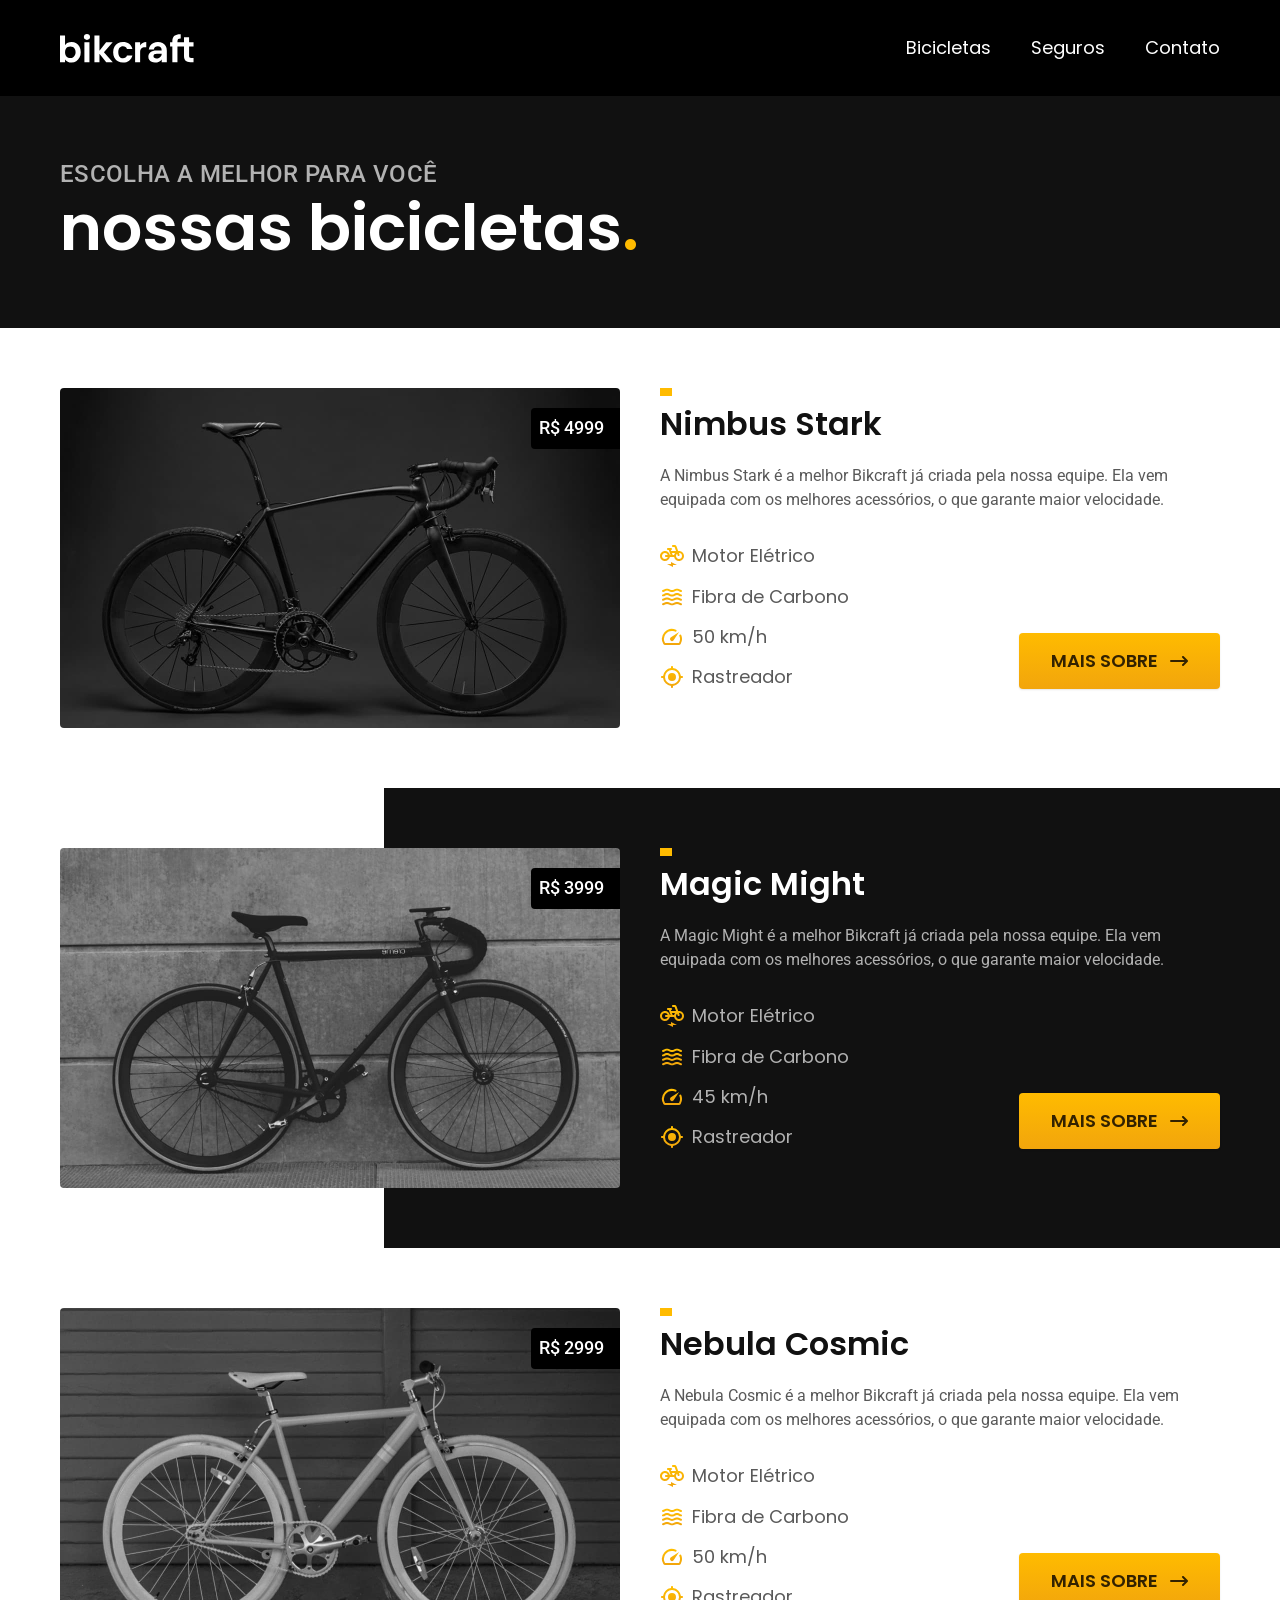
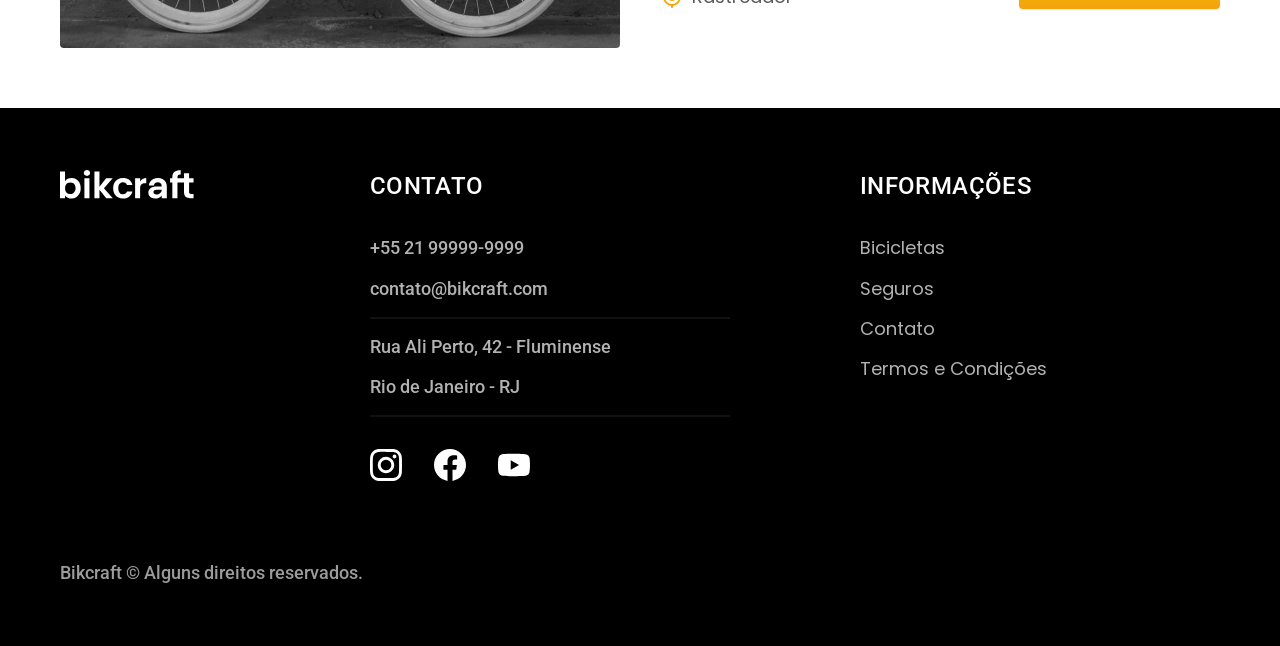
==== bicicletas.html @ b00afc87 "another commit" ====
<!DOCTYPE html>
<html lang="pt-BR">
  <head>
    <meta charset="UTF-8">
    <meta name="viewport" content="width=device-width, initial-scale=1.0">
    <title>Bicicletas | Bikcraft</title>
    <meta name="description" content="Termos e condições.">

    <link rel="stylesheet" href="./css/style.css">

    <link rel="preconnect" href="https://fonts.googleapis.com">
    <link rel="preconnect" href="https://fonts.gstatic.com" crossorigin>
    <link href="https://fonts.googleapis.com/css2?family=Merriweather:ital,opsz,wght@0,18..144,300..900;1,18..144,300..900&family=Poppins:ital,wght@0,100;0,200;0,300;0,400;0,500;0,600;0,700;0,800;0,900;1,100;1,200;1,300;1,400;1,500;1,600;1,700;1,800;1,900&family=Roboto:ital,wght@0,100..900;1,100..900&display=swap" rel="stylesheet">
  </head>

  <body id="bicicletas">
    <header class="header-bg">
      <div class="header container">
        <a href="./"><img src="./img/bikcraft.svg" alt="Bikcraft"></a>
        
        <nav aria-label="primária">
          <ul class="header-menu font-1-m cor-0">
            <li><a href="./bicicletas.html">Bicicletas</a></li>
            <li><a href="./seguros.html">Seguros</a></li>
            <li><a href="./contato.html">Contato</a></li>
          </ul>
        </nav>
      </div>
    </header>

    <main>
      <div class="titulo-bg">
        <div class="titulo container">
          <p class="font-2-l-b cor-5">Escolha a melhor para você</p>
          <h1 class="font-1-xxl cor-0">nossas bicicletas<span class="cor-p1">.</span></h1>
        </div>
      </div>

      <div class="bicicletas container">
        <div class="bicicletas-imagem">
          <img src="./img/bicicletas/nimbus.jpg" alt="Bicicleta preta">
          <span class="font-2-m cor-0">R$ 4999</span>
        </div>

        <div class="bicicletas-conteudo">
          <h2 class="font-1-xl">Nimbus Stark</h2>
          <p class="font-2-s cor-8">A Nimbus Stark é a melhor Bikcraft já criada pela nossa equipe. Ela vem equipada com os melhores acessórios, o que garante maior velocidade.</p>
          <ul class="font-1-m cor-8">
            <li>
              <img src="./img/icones/eletrica.svg" alt="">
              <span>Motor Elétrico</span>
            </li>
            <li>
              <img src="./img/icones/carbono.svg" alt="">
              <span>Fibra de Carbono</span>
            </li>
            <li>
              <img src="./img/icones/velocidade.svg" alt="">
              <span>50 km/h</span>
            </li>
            <li>
              <img src="./img/icones/rastreador.svg" alt="">
              <span>Rastreador</span>
            </li>
          </ul>
          <a class="botao seta" href="./bicicletas/nimbus.html">Mais Sobre</a>
        </div>
      </div>

      <div class="bicicletas-bg">
        <div class="bicicletas container">
          <div class="bicicletas-imagem">
            <img src="./img/bicicletas/magic.jpg" alt="Bicicleta preta">
            <span class="font-2-m cor-0">R$ 3999</span>
          </div>

          <div class="bicicletas-conteudo">
            <h2 class="font-1-xl cor-0">Magic Might</h2>
            <p class="font-2-s cor-5">A Magic Might é a melhor Bikcraft já criada pela nossa equipe. Ela vem equipada com os melhores acessórios, o que garante maior velocidade.</p>
            <ul class="font-1-m cor-5">
              <li>
                <img src="./img/icones/eletrica.svg" alt="">
                <span>Motor Elétrico</span>
              </li>
              <li>
                <img src="./img/icones/carbono.svg" alt="">
                <span>Fibra de Carbono</span>
              </li>
              <li>
                <img src="./img/icones/velocidade.svg" alt="">
                <span>45 km/h</span>
              </li>
              <li>
                <img src="./img/icones/rastreador.svg" alt="">
                <span>Rastreador</span>
              </li>
            </ul>
            <a class="botao seta" href="./bicicletas/magic.html">Mais Sobre</a>
          </div>
        </div>
      </div>

      <div class="bicicletas container">
        <div class="bicicletas-imagem">
          <img src="./img/bicicletas/nebula.jpg" alt="Bicicleta preta">
          <span class="font-2-m cor-0">R$ 2999</span>
        </div>

        <div class="bicicletas-conteudo">
          <h2 class="font-1-xl">Nebula Cosmic</h2>
          <p class="font-2-s cor-8">A Nebula Cosmic é a melhor Bikcraft já criada pela nossa equipe. Ela vem equipada com os melhores acessórios, o que garante maior velocidade.</p>
          <ul class="font-1-m cor-8">
            <li>
              <img src="./img/icones/eletrica.svg" alt="">
              <span>Motor Elétrico</span>
            </li>
            <li>
              <img src="./img/icones/carbono.svg" alt="">
              <span>Fibra de Carbono</span>
            </li>
            <li>
              <img src="./img/icones/velocidade.svg" alt="">
              <span>50 km/h</span>
            </li>
            <li>
              <img src="./img/icones/rastreador.svg" alt="">
              <span>Rastreador</span>
            </li>
          </ul>
          <a class="botao seta" href="./bicicletas/nebula.html">Mais Sobre</a>
        </div>
      </div>
    </main>

    <footer class="footer-bg">
      <div class="footer container">
        <img src="./img/bikcraft.svg" alt="Bikcraft">

        <div class="footer-contato">
          <h3 class="font-2-l-b cor-0">Contato</h3>
          <ul class="font-2-m cor-5">
            <li><a href="tel:+5521999999999">+55 21 99999-9999</a></li>
            <li><a href="mailto:contato@bikcraft.com">contato@bikcraft.com</a></li>
            <li>Rua Ali Perto, 42 - Fluminense</li>
            <li>Rio de Janeiro - RJ</li>
          </ul>

          <div class="footer-redes">
            <a href="./"><img src="./img/redes/instagram.svg" alt="Instagram"></a>
            <a href="./"><img src="./img/redes/facebook.svg" alt="Facebook"></a>
            <a href="./"><img src="./img/redes/youtube.svg" alt="Youtube"></a>
          </div>
        </div>

        <div class="footer-informacoes">
          <h3 class="font-2-l-b cor-0">Informações</h3>
          <nav>
            <ul class="font-1-m cor-5">
              <li><a href="./bicicletas.html">Bicicletas</a></li>
              <li><a href="./seguros.html">Seguros</a></li>
              <li><a href="./contato.html">Contato</a></li>
              <li><a href="./termos.html">Termos e Condições</a></li>
            </ul>
          </nav>
        </div>

        <p class="footer-copy font-2-m cor-6">Bikcraft © Alguns direitos reservados.</p>
      </div>
    </footer>
  </body>
</html>
---- css/style.css ----
@import "./global/global.css";

@import "./utilidades/cores.css";
@import "./utilidades/tipografia.css";
@import "./utilidades/componentes.css";

@import "./global/header.css";
@import "./home/introducao.css";
@import "./bicicletas/bicicletas-lista.css";
@import "./home/tecnologia.css";
@import "./home/parceiros.css";
@import "./home/depoimento.css";
@import "./seguros/seguros.css";
@import "./termos/termos.css";
@import "./bicicletas/bicicletas.css";
@import "./global/footer.css";
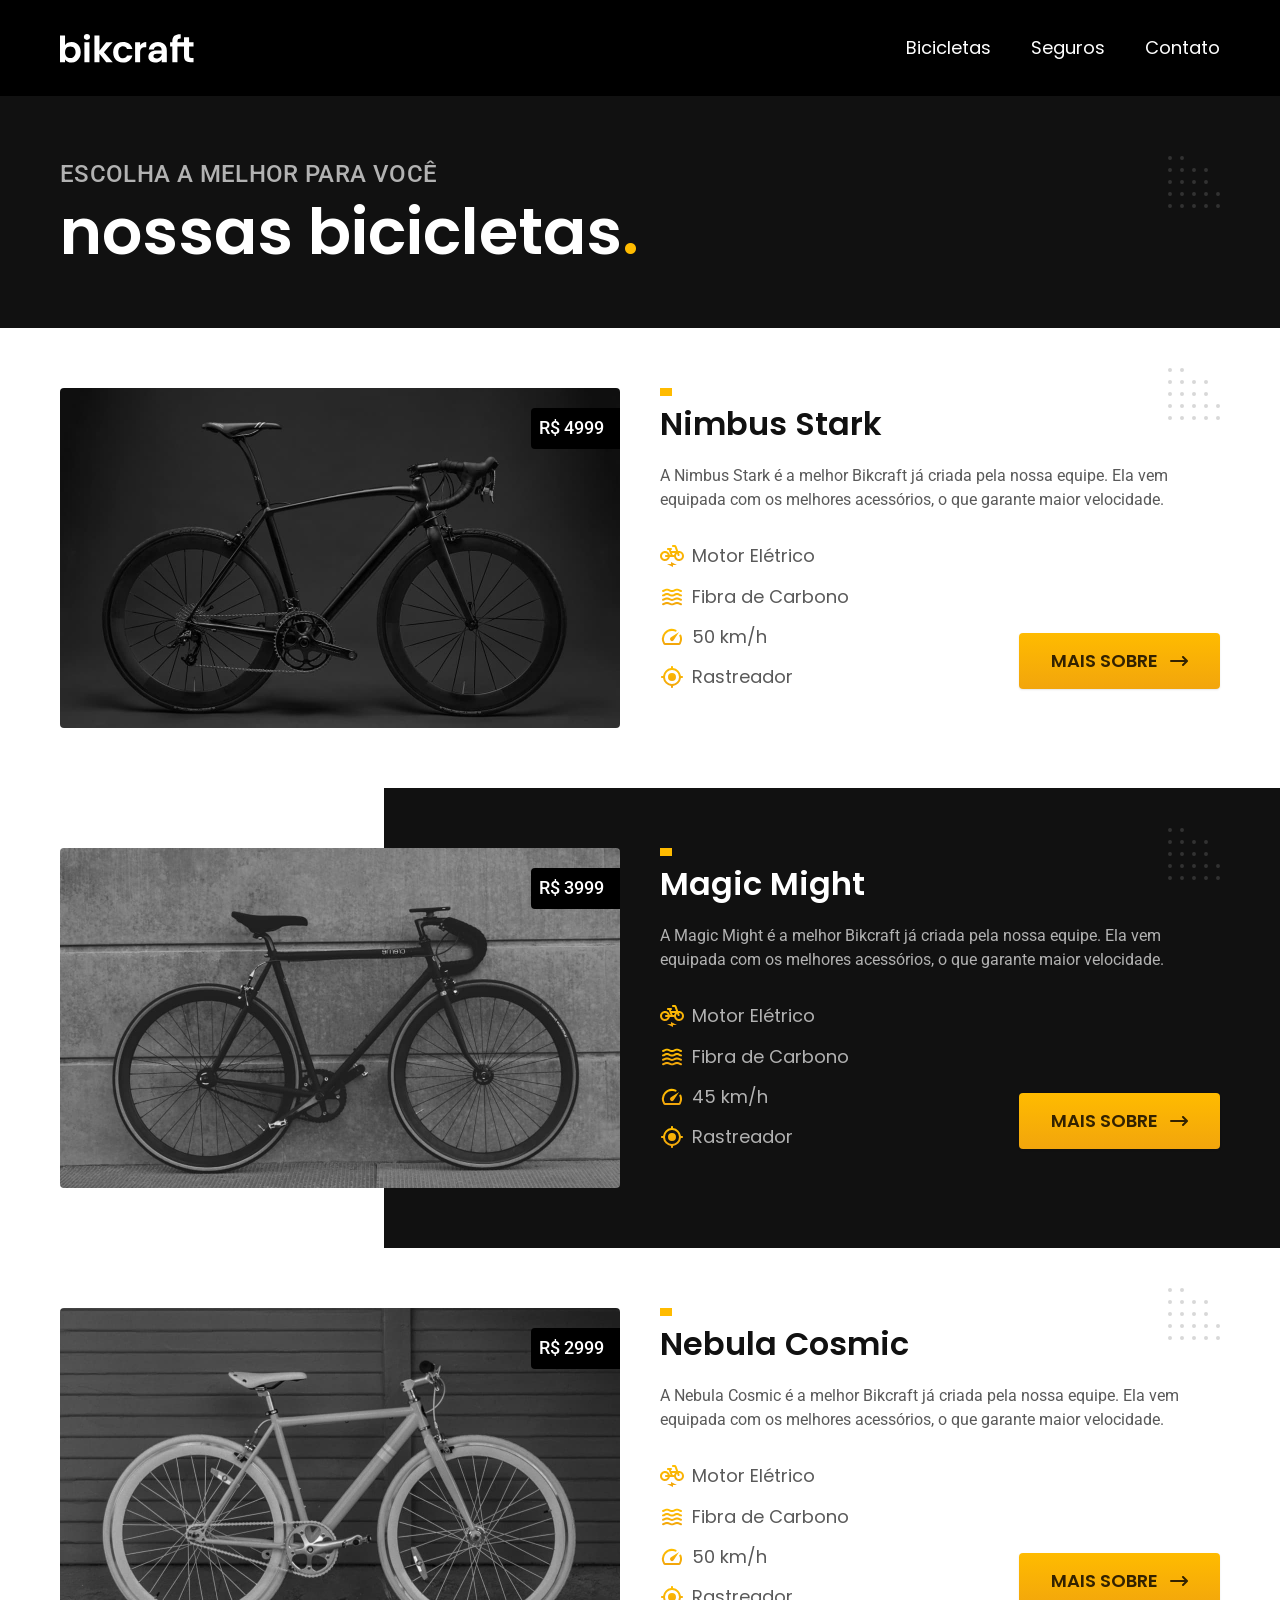
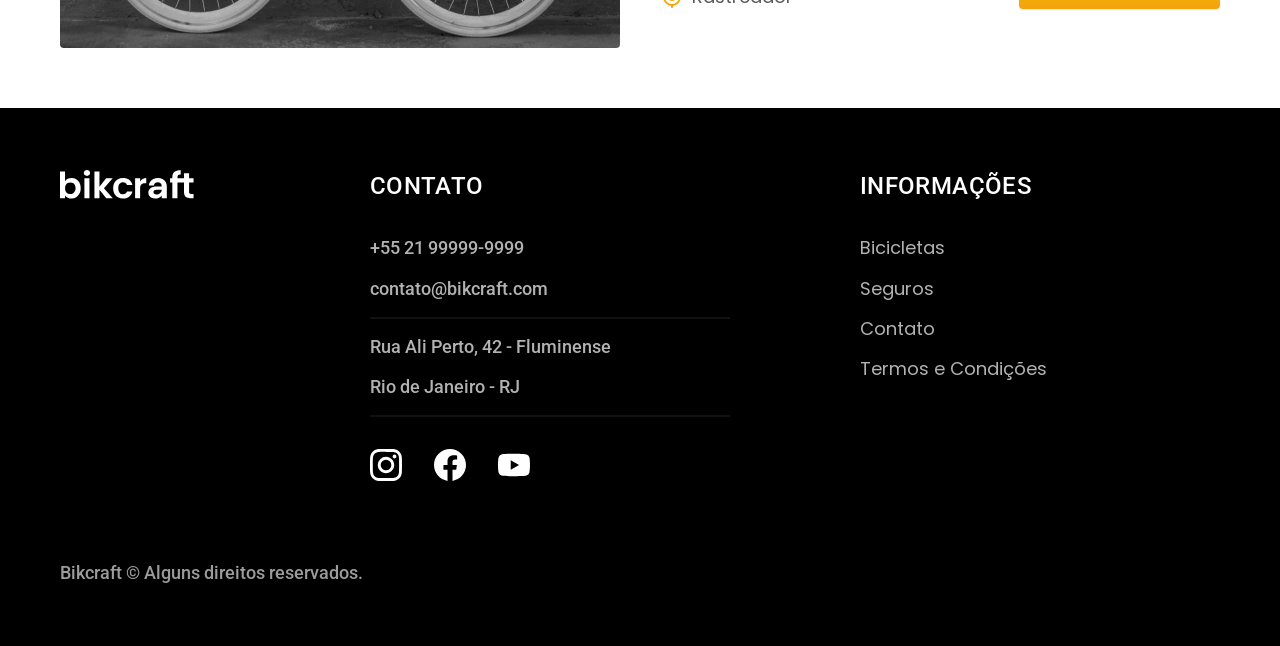
==== commit 46b2b1a6: "another commit" ====
--- a/bicicletas.html
+++ b/bicicletas.html
@@ -6,6 +6,7 @@
     <title>Bicicletas | Bikcraft</title>
     <meta name="description" content="Termos e condições.">
 
+    <link rel="preload" href="./css/style.css" as="style">
     <link rel="stylesheet" href="./css/style.css">
 
     <link rel="preconnect" href="https://fonts.googleapis.com">
--- a/css/style.css
+++ b/css/style.css
@@ -4,6 +4,7 @@
 @import "./utilidades/cores.css";
 @import "./utilidades/tipografia.css";
 @import "./utilidades/componentes.css";
+@import "./utilidades/formulario.css";
 
 @import "./global/header.css";
 @import "./home/introducao.css";
@@ -14,4 +15,11 @@
 @import "./seguros/seguros.css";
 @import "./termos/termos.css";
 @import "./bicicletas/bicicletas.css";
+@import "./bicicleta/bicicleta.css";
+@import "./bicicleta/seguro.css";
+@import "./seguros/vantagens.css";
+@import "./seguros/perguntas.css";
+@import "./contato/contato.css";
+@import "./contato/lojas.css";
+@import "./orcamento/orcamento.css";
 @import "./global/footer.css";
--- a/css/style.css
+++ b/css/style.css
@@ -4,6 +4,7 @@
 @import "./utilidades/cores.css";
 @import "./utilidades/tipografia.css";
 @import "./utilidades/componentes.css";
+@import "./utilidades/formulario.css";
 
 @import "./global/header.css";
 @import "./home/introducao.css";
@@ -14,4 +15,11 @@
 @import "./seguros/seguros.css";
 @import "./termos/termos.css";
 @import "./bicicletas/bicicletas.css";
+@import "./bicicleta/bicicleta.css";
+@import "./bicicleta/seguro.css";
+@import "./seguros/vantagens.css";
+@import "./seguros/perguntas.css";
+@import "./contato/contato.css";
+@import "./contato/lojas.css";
+@import "./orcamento/orcamento.css";
 @import "./global/footer.css";
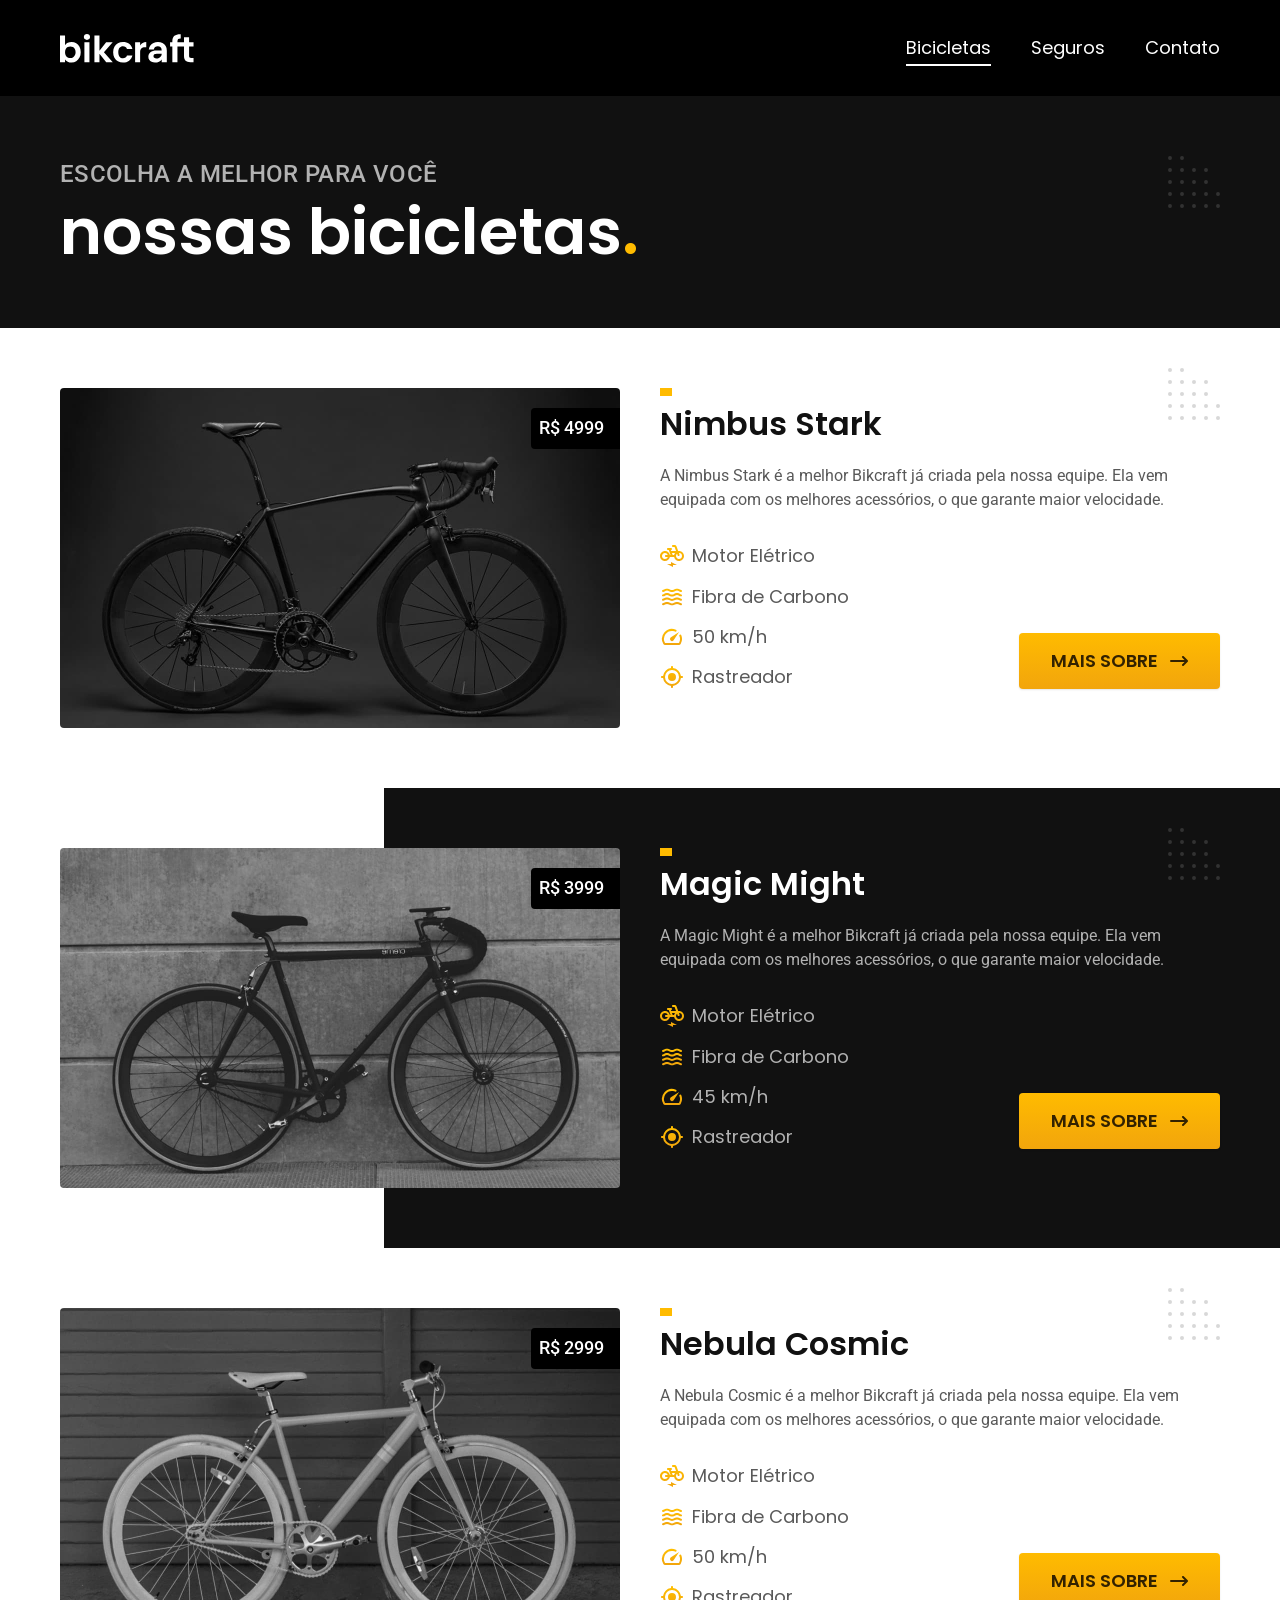
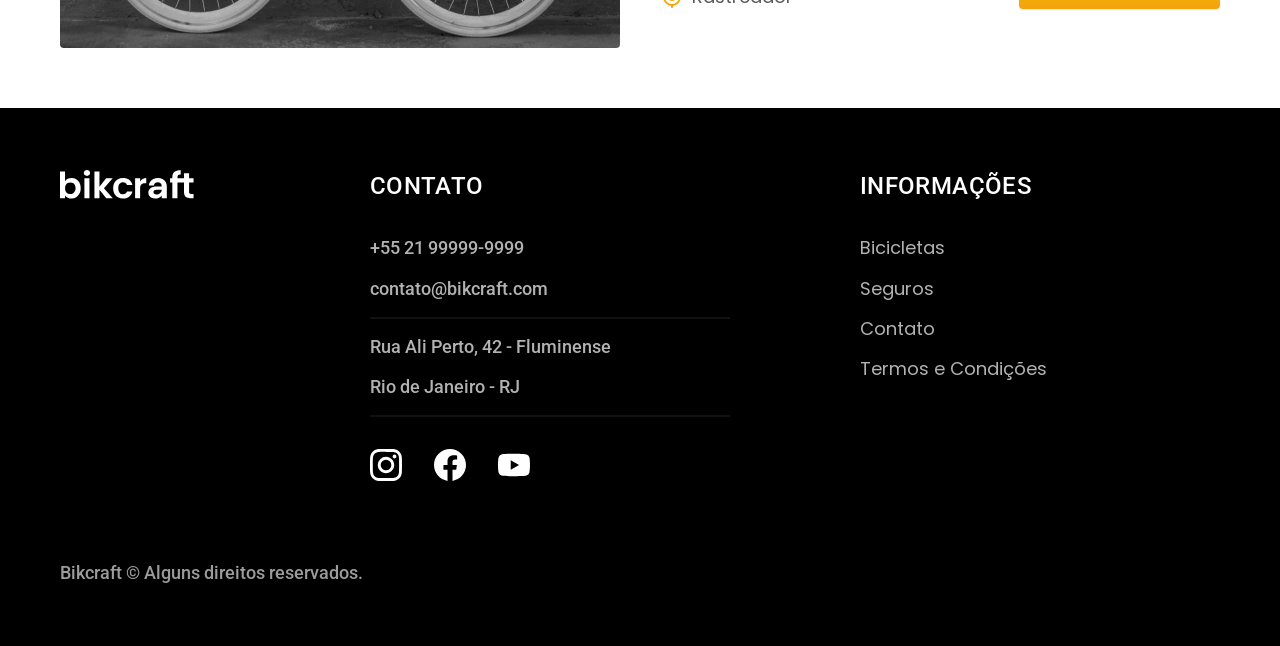
==== commit 36055904: "another commit" ====
--- a/bicicletas.html
+++ b/bicicletas.html
@@ -12,6 +12,9 @@
     <link rel="preconnect" href="https://fonts.googleapis.com">
     <link rel="preconnect" href="https://fonts.gstatic.com" crossorigin>
     <link href="https://fonts.googleapis.com/css2?family=Merriweather:ital,opsz,wght@0,18..144,300..900;1,18..144,300..900&family=Poppins:ital,wght@0,100;0,200;0,300;0,400;0,500;0,600;0,700;0,800;0,900;1,100;1,200;1,300;1,400;1,500;1,600;1,700;1,800;1,900&family=Roboto:ital,wght@0,100..900;1,100..900&display=swap" rel="stylesheet">
+  <script>
+      document.documentElement.classList.add("js");
+    </script>
   </head>
 
   <body id="bicicletas">
@@ -168,5 +171,6 @@
         <p class="footer-copy font-2-m cor-6">Bikcraft © Alguns direitos reservados.</p>
       </div>
     </footer>
+  <script src="./js/script.js"></script>
   </body>
 </html>
--- a/css/style.css
+++ b/css/style.css
@@ -1,25 +1,33 @@
-
 @import "./global/global.css";
-
 @import "./utilidades/cores.css";
 @import "./utilidades/tipografia.css";
 @import "./utilidades/componentes.css";
 @import "./utilidades/formulario.css";
 
+@import "./utilidades/animacao.css";
+
 @import "./global/header.css";
+
 @import "./home/introducao.css";
-@import "./bicicletas/bicicletas-lista.css";
 @import "./home/tecnologia.css";
 @import "./home/parceiros.css";
 @import "./home/depoimento.css";
-@import "./seguros/seguros.css";
+
 @import "./termos/termos.css";
+
+@import "./bicicletas/bicicletas-lista.css";
 @import "./bicicletas/bicicletas.css";
+
 @import "./bicicleta/bicicleta.css";
 @import "./bicicleta/seguro.css";
+
+@import "./seguros/seguros.css";
 @import "./seguros/vantagens.css";
 @import "./seguros/perguntas.css";
+
 @import "./contato/contato.css";
 @import "./contato/lojas.css";
+
 @import "./orcamento/orcamento.css";
+
 @import "./global/footer.css";
--- a/css/style.css
+++ b/css/style.css
@@ -1,25 +1,33 @@
-
 @import "./global/global.css";
-
 @import "./utilidades/cores.css";
 @import "./utilidades/tipografia.css";
 @import "./utilidades/componentes.css";
 @import "./utilidades/formulario.css";
 
+@import "./utilidades/animacao.css";
+
 @import "./global/header.css";
+
 @import "./home/introducao.css";
-@import "./bicicletas/bicicletas-lista.css";
 @import "./home/tecnologia.css";
 @import "./home/parceiros.css";
 @import "./home/depoimento.css";
-@import "./seguros/seguros.css";
+
 @import "./termos/termos.css";
+
+@import "./bicicletas/bicicletas-lista.css";
 @import "./bicicletas/bicicletas.css";
+
 @import "./bicicleta/bicicleta.css";
 @import "./bicicleta/seguro.css";
+
+@import "./seguros/seguros.css";
 @import "./seguros/vantagens.css";
 @import "./seguros/perguntas.css";
+
 @import "./contato/contato.css";
 @import "./contato/lojas.css";
+
 @import "./orcamento/orcamento.css";
+
 @import "./global/footer.css";
